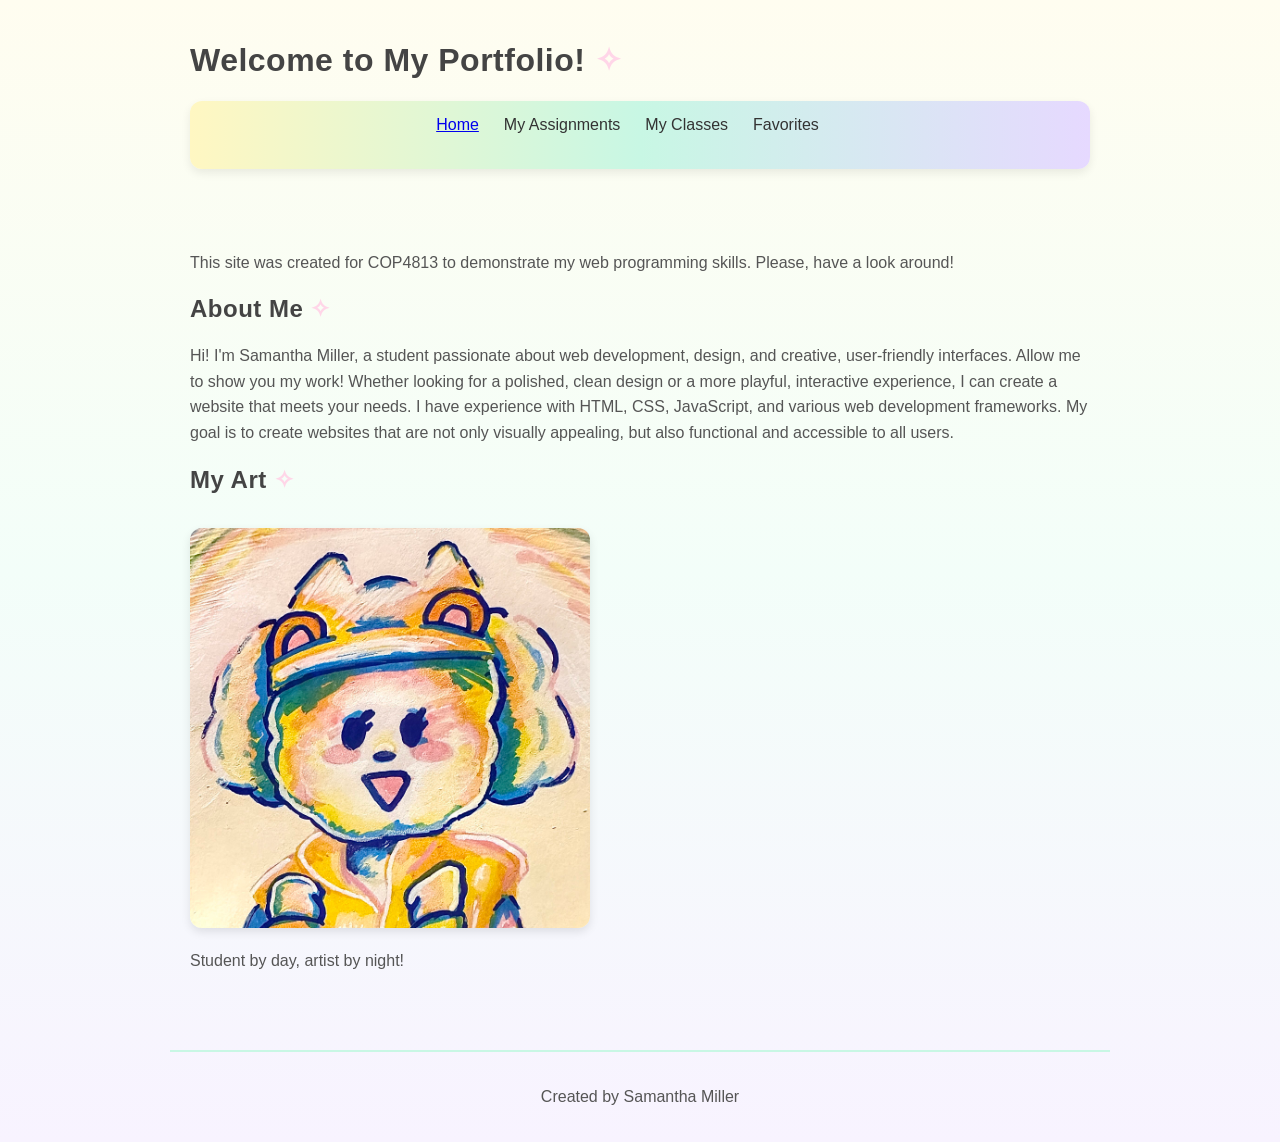
==== index.html @ 1271b108 "Updated Homepage links" ====
<!DOCTYPE html>
<html lang="en">
<head>
    <meta charset="UTF-8">
    <title>Samantha Miller – COP4813 Portfolio</title>

    <meta name="description" content="Personal website for COP4813 demonstrating web programming skills, assignments, and portfolio content.">
    <meta name="author" content="Samantha Miller">
    <meta name="keywords" content="COP4813, web development, assignments, portfolio">

    <link rel="stylesheet" href="styles.css">
</head>

<body>
    <header>
        <h1>Welcome to My Portfolio!</h1>

        <nav class="main-menu">
    <ul class="menu-root">
        <li><a href="index.html">Home</a></li>

        <li class="menu-section">My Assignments
            <ul class="submenu">
                <li><a href="assignment1.html">Assignment 1</a></li>
                <li><a href="assignment2.html">Assignment 2</a></li>
                <li><a href="assignment3.html">Assignment 3</a></li>
                <li><a href="assignment4.html">Assignment 4</a></li>
            </ul>
        </li>

        <li class="menu-section">My Classes
            <ul class="submenu">
                <li><a href="class1.html">COP4813</a></li>
                <li><a href="class2.html">COP4708</a></li>
            </ul>
        </li>

        <li class="menu-section">Favorites
            <ul class="submenu">
                <li><a href="https://www.youtube.com/watch?v=7C2z4GqqS5E">Favorite Song</a></li>
                <li><a href="https://genshin.hoyoverse.com/en/">Favorite Game</a></li>
            </ul>
        </li>
    </ul>
</nav>
    </header>

    <main>
        <p>This site was created for COP4813 to demonstrate my web programming skills. 
        Please, have a look around!</p>

        <h2>About Me</h2>
        <p>Hi! I'm Samantha Miller, a student passionate about web development, design, and creative, user-friendly interfaces. Allow me to show you my work!
            Whether looking for a polished, clean design or a more playful, interactive experience, I can create a website that meets your needs.
             I have experience with HTML, CSS, JavaScript, and various web development frameworks. My goal is to create websites that are not only visually appealing, but also functional and accessible to all users.</p>
    
        <h2>My Art</h2>
        <img src="bamgeut.jpg" alt="my own doodle of bamgeut of ppulbatu" height="400">
        <p>Student by day, artist by night!</p>

    </main>

    <footer>
        <p>Created by Samantha Miller</p>
    </footer>
</body>
</html>
---- styles.css ----
body {
    font-family: "Trebuchet MS", Arial, sans-serif;
    background: linear-gradient(
        180deg,
        #fffdf0, /* lighter yellow */
        #f3fef9, /* very light mint */
        #f8f3ff  /* very light lavender */
    );
    color: #333;
    margin: 0;
    padding: 0;

}
/* Pastel Theme Variables */
:root {
    --mint: #c8f7e4;
    --soft-yellow: #fff7c2;
    --lavender: #e6d9ff;
    --pink: #ffd6e8;
    --text-dark: #333;
    --text-light: #555;
}

/* Layout */
header, main, footer {
    width: 90%;
    max-width: 900px;
    margin: auto;
    padding: 20px;
}

/* Headings */
h1, h2 {
    color: #444;
    font-weight: 700;
    letter-spacing: 0.5px;
}

/* Kawaii sparkle */
h1::after, h2::after {
    content: " ✧";
    color: var(--pink);
}

.main-menu {
    background: linear-gradient(
        90deg,
        var(--soft-yellow),
        var(--mint),
        var(--lavender)
    );
    padding: 15px;
    border-radius: 12px;
    box-shadow: 0 4px 10px rgba(0,0,0,0.08);
    margin-bottom: 25px;
}

/* Root menu list */
.menu-root {
    list-style: none;
    padding: 0;
    margin: 0;
    display: flex;
    justify-content: center;
    gap: 0; /* no hover gap */
}

.menu-root > li {
    margin-right: 25px;
    padding-bottom: 20px; /* bigger hover buffer */
    position: relative;
}

.menu-section {
    position: relative;
}

.submenu {
    list-style: none;
    padding: 10px;
    padding-top: 15px; /* bigger buffer */
    margin: 0;
    margin-top: -10px; /* pulls submenu closer */
    background: var(--lavender);
    border-radius: 10px;
    box-shadow: 0 4px 10px rgba(0,0,0,0.08);

    position: absolute;
    top: 35px;
    left: 0;
    display: none;
    min-width: 160px;

    z-index: 10; /* stays above everything */
}

.menu-section:hover .submenu {
    display: block;
}


/* Submenu links */
.submenu li a {
    display: block;
    padding: 8px;
    border-radius: 6px;
}

/* Submenu hover */
.submenu li a:hover {
    background-color: var(--pink);
}

/* 🌸 Active Page Highlight */
.main-menu a.active {
    background-color: var(--pink);
    color: #000;
    font-weight: 700;
    border-radius: 6px;
    box-shadow: 0 0 6px rgba(255, 182, 193, 0.6);
}

/* 🌸 Main Content */
main p {
    line-height: 1.6;
    color: var(--text-light);
}

img {
    border-radius: 12px;
    box-shadow: 0 4px 10px rgba(0,0,0,0.1);
    margin-top: 15px;
}

/* 🌸 Footer */
footer {
    text-align: center;
    color: var(--text-light);
    padding: 20px;
    margin-top: 40px;
    border-top: 2px solid var(--mint);
}
/* 🌸 Form Container */
.form-wrapper {
    background: var(--lavender);
    padding: 25px;
    border-radius: 14px;
    box-shadow: 0 4px 12px rgba(0,0,0,0.08);
    margin-top: 30px;
}

/* 🌸 Form Labels */
.form-wrapper label {
    display: block;
    font-weight: 600;
    color: var(--text-dark);
    margin-bottom: 6px;
}

/* 🌸 Inputs */
.form-wrapper input,
.form-wrapper textarea,
.form-wrapper select {
    width: 100%;
    padding: 10px;
    border-radius: 10px;
    border: 2px solid var(--mint);
    background-color: #fff;
    font-size: 1rem;
    margin-bottom: 18px;
    box-shadow: 0 2px 6px rgba(0,0,0,0.05);
}

/* 🌸 Input Focus */
.form-wrapper input:focus,
.form-wrapper textarea:focus,
.form-wrapper select:focus {
    border-color: var(--pink);
    outline: none;
    box-shadow: 0 0 8px rgba(255,182,193,0.5);
}

/* 🌸 Submit Button */
.form-wrapper button {
    background: var(--mint);
    border: none;
    padding: 12px 20px;
    border-radius: 10px;
    font-size: 1.1rem;
    font-weight: 700;
    cursor: pointer;
    transition: 0.2s;
}

.form-wrapper button:hover {
    background: var(--pink);
    box-shadow: 0 0 10px rgba(255,182,193,0.6);
}

/* 🌸 Confirmation Box */
#confirmation-box {
    background: var(--soft-yellow);
    padding: 25px;
    border-radius: 14px;
    box-shadow: 0 4px 12px rgba(0,0,0,0.08);
    margin-top: 30px;
    display: none;
}

#confirmation-box h2 {
    color: var(--text-dark);
}

#confirmation-box p {
    font-size: 1rem;
    margin-bottom: 10px;
}

/* 🌸 Captcha */
.captcha-box {
    background: var(--mint);
    padding: 10px;
    border-radius: 10px;
    font-weight: 700;
    letter-spacing: 2px;
    text-align: center;
    margin-bottom: 10px;
    user-select: none;
}
#plot .plot-container {
    border-radius: 12px;
    overflow: hidden;
}
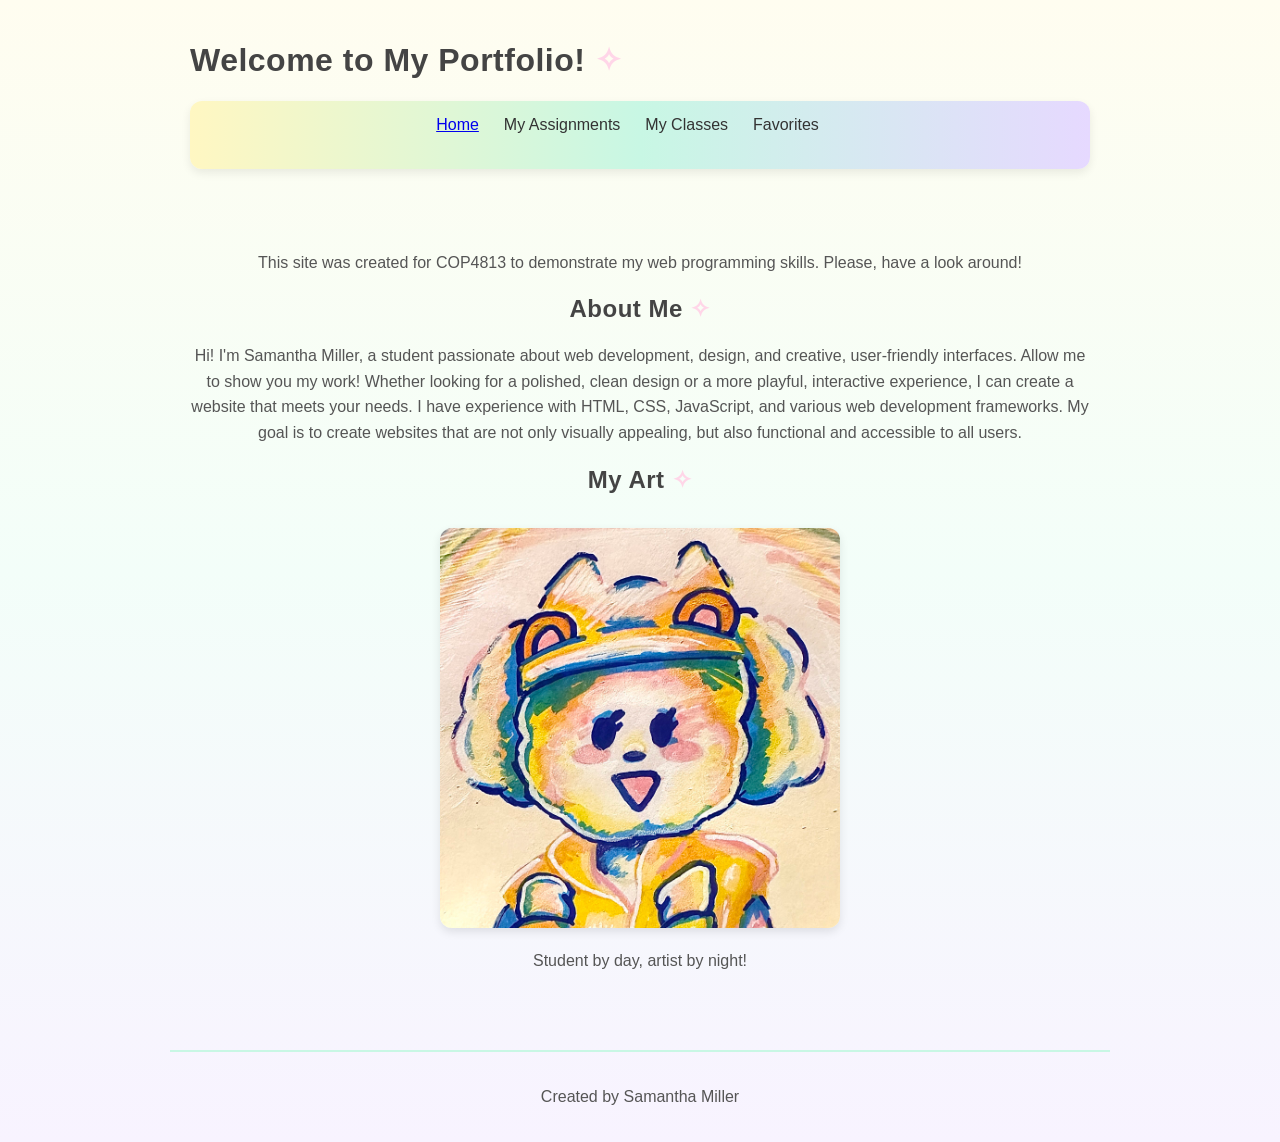
==== commit 7c7eb826: "Added assignment 5." ====
--- a/index.html
+++ b/index.html
@@ -25,6 +25,7 @@
                 <li><a href="assignment2.html">Assignment 2</a></li>
                 <li><a href="assignment3.html">Assignment 3</a></li>
                 <li><a href="assignment4.html">Assignment 4</a></li>
+                <li><a href="assignment5.html">Assignment 5</a></li>
             </ul>
         </li>
 
--- a/styles.css
+++ b/styles.css
@@ -231,3 +231,17 @@
     border-radius: 12px;
     overflow: hidden;
 }
+main {
+    text-align: center;
+}
+
+.spiro-controls {
+    margin-left: auto;
+    margin-right: auto;
+}
+
+.spiro-canvas {
+    display: block;
+    margin: 20px auto;
+}
+
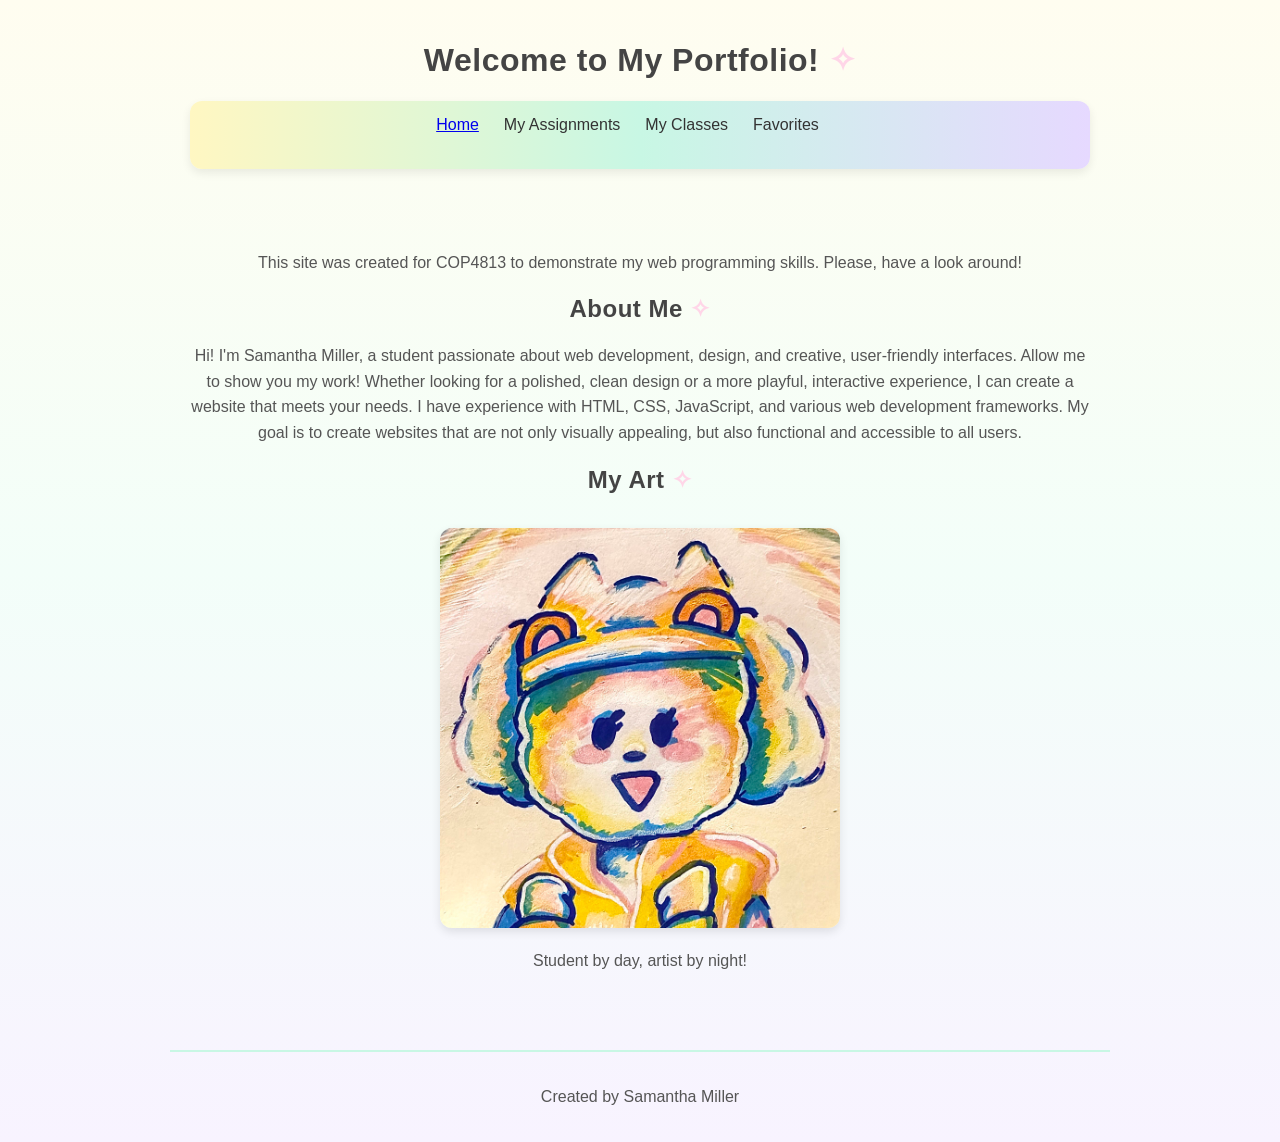
==== commit d3770c07: "Added Assignment 6 Warframe JSON viewer" ====
--- a/index.html
+++ b/index.html
@@ -26,6 +26,7 @@
                 <li><a href="assignment3.html">Assignment 3</a></li>
                 <li><a href="assignment4.html">Assignment 4</a></li>
                 <li><a href="assignment5.html">Assignment 5</a></li>
+                <li><a href="assignment6.html">Assignment 6</a></li>
             </ul>
         </li>
 
--- a/styles.css
+++ b/styles.css
@@ -245,3 +245,50 @@
     margin: 20px auto;
 }
 
+.data-table {
+    margin-left: auto;
+    margin-right: auto;
+}
+
+/* Pastel Warframe Table Styling */
+.data-table {
+    margin: 20px auto;
+    border-collapse: collapse;
+    width: 80%;
+    background: #ffffff;
+    border-radius: 12px;
+    overflow: hidden;
+    box-shadow: 0 0 12px rgba(0,0,0,0.1);
+}
+
+.data-table th {
+    background: #c9b7ff; /* soft lavender */
+    color: #333;
+    padding: 12px;
+    font-size: 1.1em;
+}
+
+.data-table td {
+    padding: 10px;
+    text-align: center;
+    border-bottom: 1px solid #eee;
+}
+
+/* Alternating row colors */
+.data-table tr:nth-child(even) {
+    background: #f7f3ff;
+}
+
+.data-table tr:nth-child(odd) {
+    background: #ffffff;
+}
+
+/* Hover effect */
+.data-table tr:hover {
+    background: #e9ddff;
+    transition: 0.2s;
+}
+
+header h1 {
+    text-align: center;
+}
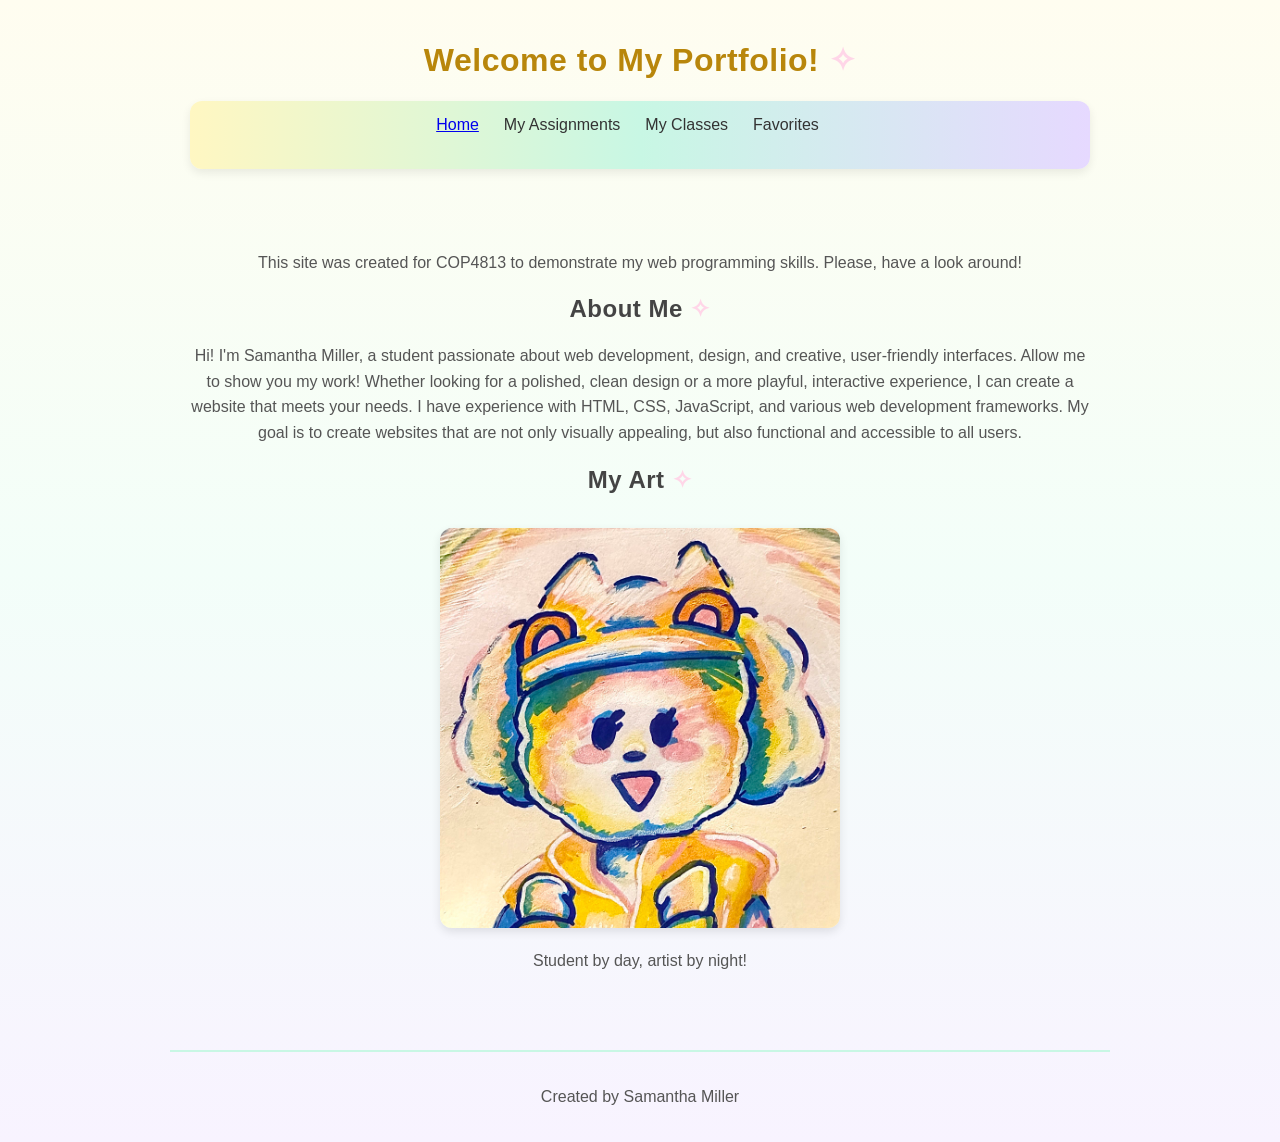
==== commit 2f1d9075: "Added Assignment 8 Usagi YAHA canvas animation" ====
--- a/index.html
+++ b/index.html
@@ -27,6 +27,8 @@
                 <li><a href="assignment4.html">Assignment 4</a></li>
                 <li><a href="assignment5.html">Assignment 5</a></li>
                 <li><a href="assignment6.html">Assignment 6</a></li>
+                <li><a href="assignment7.html">Assignment 7</a></li>
+                <li><a href="assignment8.html">Assignment 8</a></li>
             </ul>
         </li>
 
--- a/styles.css
+++ b/styles.css
@@ -291,4 +291,124 @@
 
 header h1 {
     text-align: center;
+}
+#food-area img {
+  width: 100px;
+  margin: 10px;
+  cursor: grab;
+  transition: transform 0.2s;
+}
+
+#food-area img:hover {
+  transform: scale(1.1);
+}
+
+#chia-area {
+  margin-top: 40px;
+}
+
+.chia {
+  width: 220px;
+  margin-bottom: 20px;
+}
+
+.dropzone {
+  width: fit-content;        /* wraps tightly around the bowl */
+  border: 3px dashed #c8a8ff;
+  background: #fdf7ff;
+  margin: 0 auto;
+  border-radius: 20px;
+  padding: 10px;             /* adds cute breathing room */
+  display: flex;
+  flex-direction: column;
+  align-items: center;
+}
+
+
+.dropzone.over {
+  background: #e8d6ff;
+  border-color: #a06cff;
+}
+
+.bowl-img {
+  width: 180px;
+}
+#reset-btn {
+  margin-top: 30px;
+  padding: 10px 20px;
+  background-color: #c8a8ff;
+  color: white;
+  border: none;
+  border-radius: 12px;
+  font-size: 18px;
+  cursor: pointer;
+  transition: background-color 0.2s, transform 0.2s;
+}
+
+#reset-btn:hover {
+  background-color: #a06cff;
+  transform: scale(1.05);
+}
+#full-message {
+  margin-top: 20px;
+  font-size: 22px;
+  color: #a06cff;
+  font-weight: bold;
+  transition: opacity 0.4s ease;
+}
+
+.hidden {
+  opacity: 0;
+  visibility: hidden;
+}
+
+.visible {
+  opacity: 1;
+  visibility: visible;
+}
+#sparkles {
+  position: relative;
+  width: 100%;
+  height: 0;
+}
+
+.sparkle {
+  position: absolute;
+  font-size: 24px;
+  animation: sparkle-float 1s ease-out forwards;
+  pointer-events: none;
+}
+
+@keyframes sparkle-float {
+  0% {
+    opacity: 0;
+    transform: translateY(10px) scale(0.5);
+  }
+  50% {
+    opacity: 1;
+    transform: translateY(-10px) scale(1.2);
+  }
+  100% {
+    opacity: 0;
+    transform: translateY(-25px) scale(0.8);
+  }
+}
+body {
+    text-align: center;
+    background-color: #fff9d9;
+    font-family: Arial, sans-serif;
+}
+
+h1 {
+    color: #b8860b;
+}
+
+canvas {
+    background: #fffef8;
+    border: 5px solid var(--soft-yellow);
+    border-radius: 18px;
+    box-shadow: 0 4px 12px rgba(0, 0, 0, 0.08);
+
+    display: block;
+    margin: 25px auto;
 }
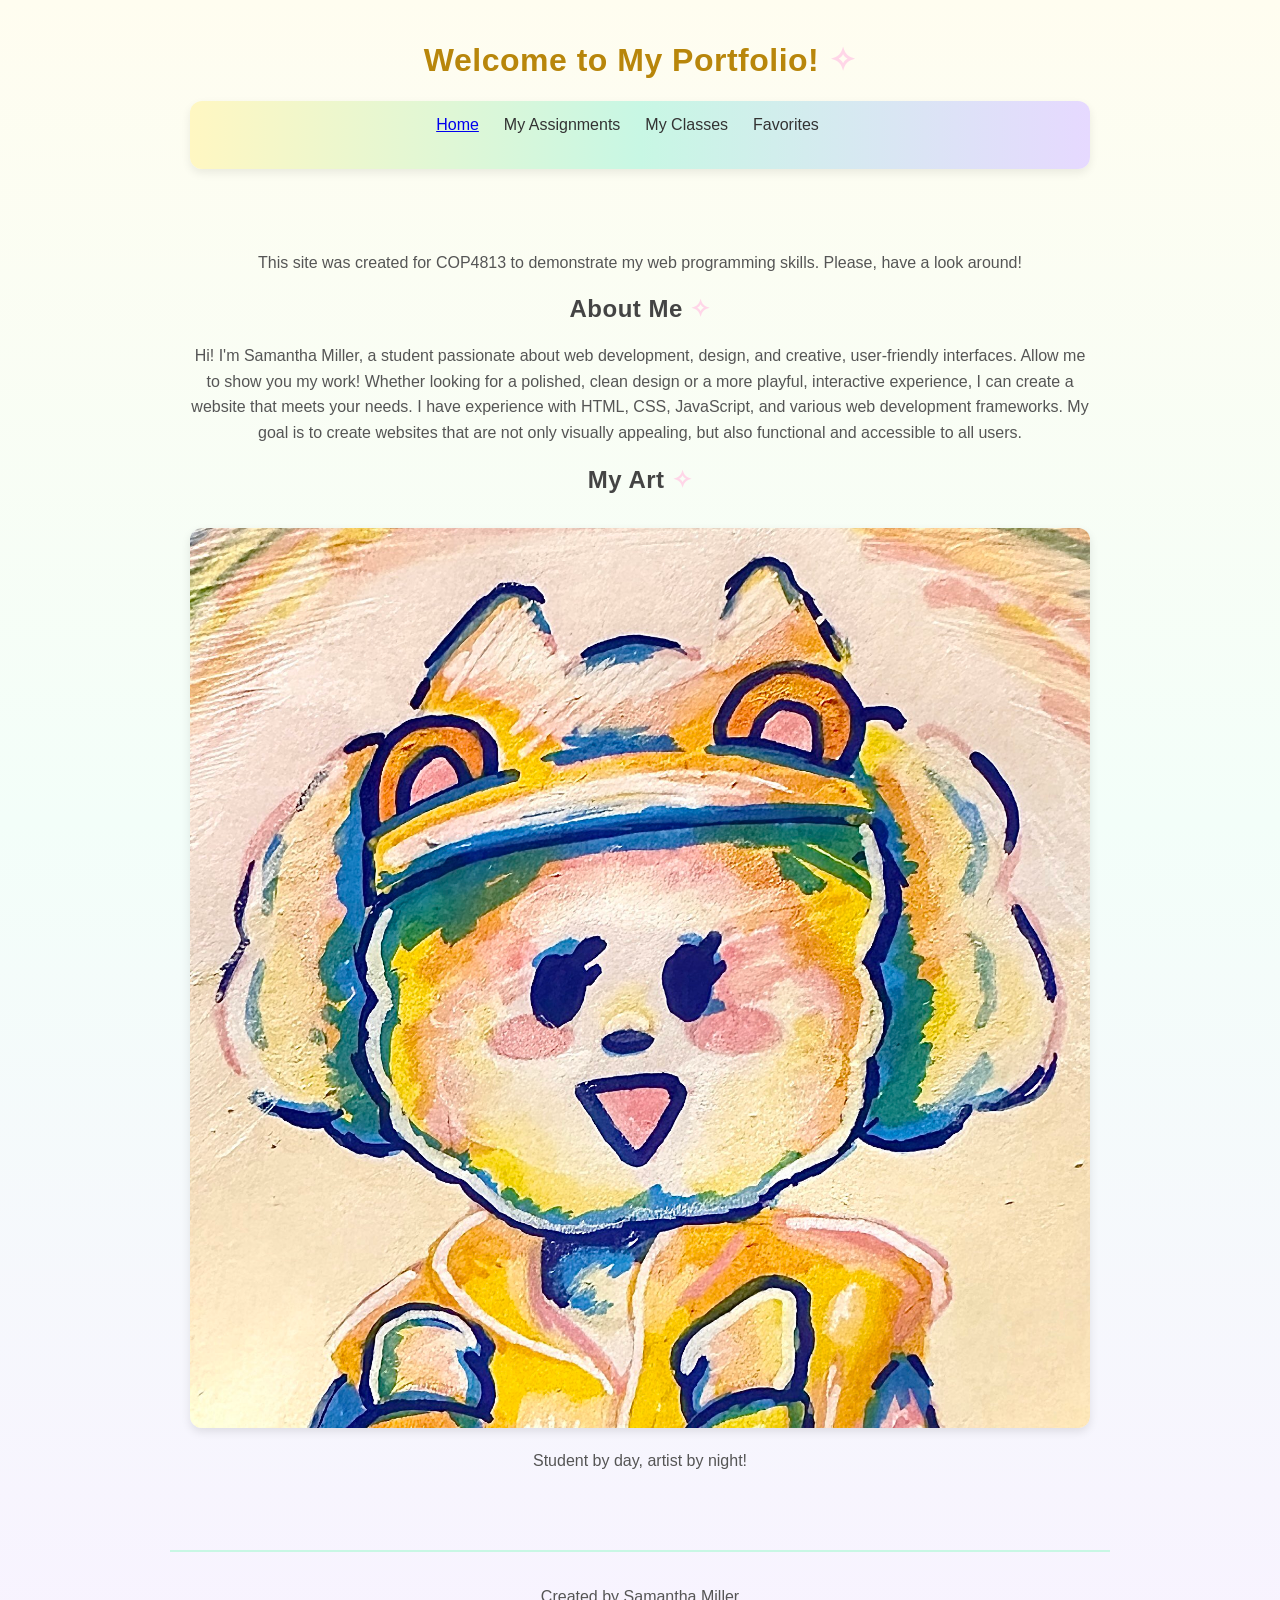
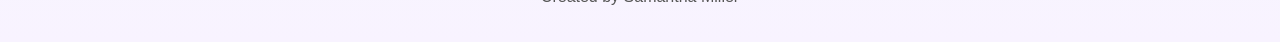
==== commit c79b4fc3: "Added mobile responsive layout to index html" ====
--- a/index.html
+++ b/index.html
@@ -2,6 +2,7 @@
 <html lang="en">
 <head>
     <meta charset="UTF-8">
+    <meta name="viewport" content="width=device-width, initial-scale=1.0">
     <title>Samantha Miller – COP4813 Portfolio</title>
 
     <meta name="description" content="Personal website for COP4813 demonstrating web programming skills, assignments, and portfolio content.">
@@ -59,7 +60,9 @@
              I have experience with HTML, CSS, JavaScript, and various web development frameworks. My goal is to create websites that are not only visually appealing, but also functional and accessible to all users.</p>
     
         <h2>My Art</h2>
-        <img src="bamgeut.jpg" alt="my own doodle of bamgeut of ppulbatu" height="400">
+        <img src="bamgeut.jpg"
+     alt="my own doodle of bamgeut of ppulbatu"
+     class="responsive-image">
         <p>Student by day, artist by night!</p>
 
     </main>
--- a/styles.css
+++ b/styles.css
@@ -411,4 +411,72 @@
 
     display: block;
     margin: 25px auto;
+}
+
+.responsive-image {
+    max-width: 100%;
+    height: auto;
+}
+
+/* ==========================
+   Mobile Responsive Layout
+   ========================== */
+
+@media screen and (max-width: 768px) {
+
+    header,
+    main,
+    footer {
+        width: 95%;
+        padding: 10px;
+    }
+
+    .menu-root {
+        flex-direction: column;
+        align-items: center;
+    }
+
+    .menu-root > li {
+        margin-right: 0;
+        margin-bottom: 10px;
+    }
+
+    .submenu {
+        position: static;
+        display: block;
+        margin-top: 5px;
+        min-width: auto;
+        width: 100%;
+    }
+
+    .data-table {
+        width: 100%;
+        font-size: 0.9rem;
+    }
+
+    .chia {
+        width: 150px;
+    }
+
+    .bowl-img {
+        width: 140px;
+    }
+
+    canvas {
+        max-width: 100%;
+        height: auto;
+    }
+
+    img {
+        max-width: 100%;
+        height: auto;
+    }
+
+    h1 {
+        font-size: 1.8rem;
+    }
+
+    h2 {
+        font-size: 1.3rem;
+    }
 }
